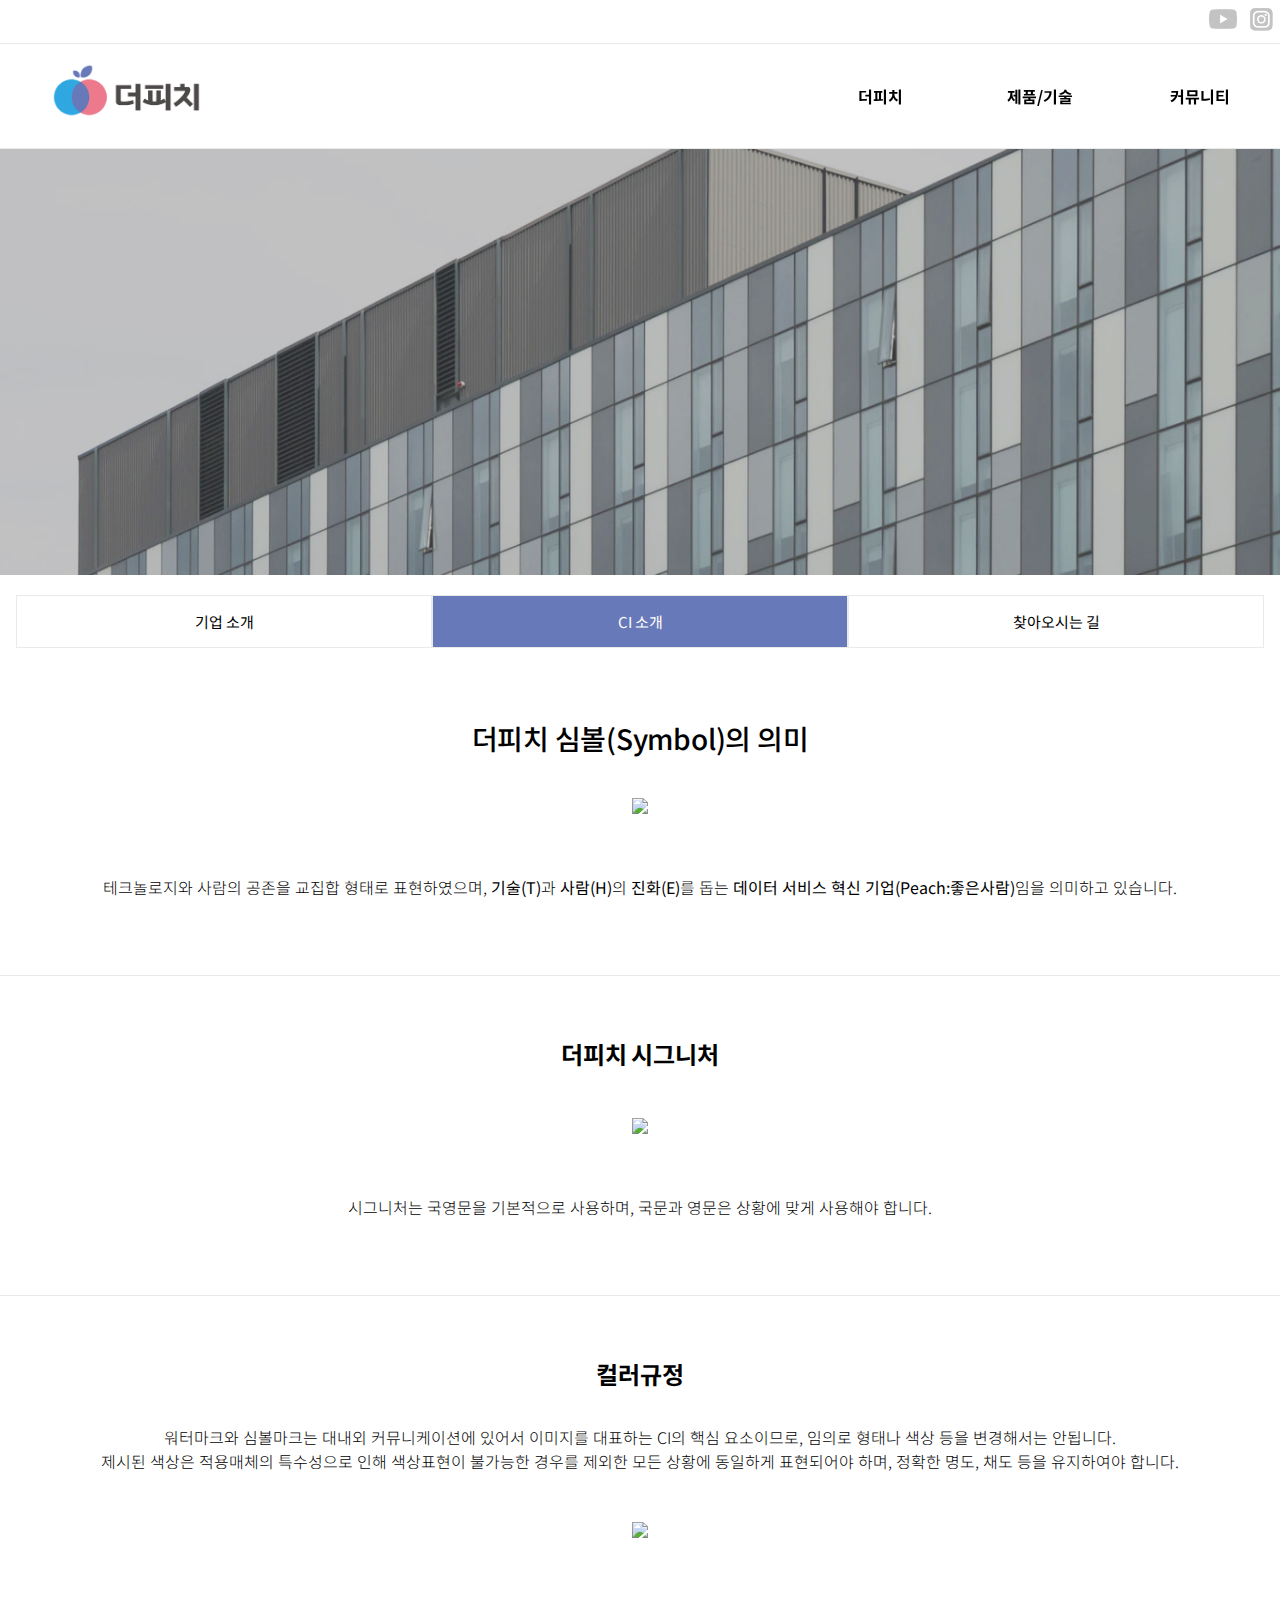
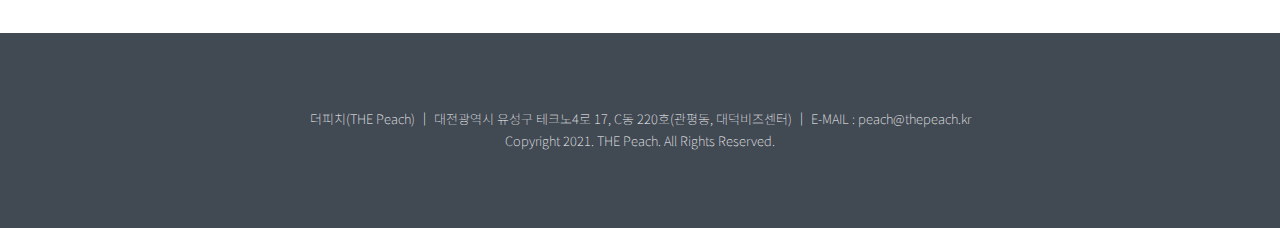
==== menu01/CI.html @ 43a699ce "Add files via upload" ====
<!DOCTYPE html>
<html>
<head>
  <meta charset="utf-8">
  <title>더피치 : CI 소개</title>
  <link rel="shortcut icon" href="../img/favicon.png" />
  <link rel="stylesheet" href="style.css">
  <link rel="preconnect" href="https://fonts.gstatic.com">
  <link href="https://fonts.googleapis.com/css2?family=Noto+Sans+KR:wght@100;300;400;500;700;900&display=swap" rel="stylesheet">
  <script src="script.js"></script>
</head>

  <body>
    <header>
      <!--상단 SNS 아이콘 메뉴-->
      <div class="topbar">
        <div class="icon">
          <a href="#"> <img src="../img/instagram.png" width="28px" alt="인스타그램" 인스타그램>
          <a href="#"> <img src="../img/youtube.png" width="28px" alt="유튜브" 유튜브>
        </div>
      </div>

      <!--상단 메뉴-->
      <div class="navbar">
        <div id="logo">
          <a href="../index.html">
            <img src="../img/logo.png" width="150px" alt="더피치" title>
          </a>
        </div>
        <div class="dropdown">
          <button class="dropbtn"><b>커뮤니티</b>
            <i class="fa fa-caret-down"></i>
          </button>
          <div class="dropdown-content">
            <a href="../menu03/edu.html">교육 프로그램</a>
            <a href="#">고객 지원</a>
          </div>
        </div>
        <div class="dropdown">
          <button class="dropbtn"><b>제품/기술</b>
            <i class="fa fa-caret-down"></i>
          </button>
          <div class="dropdown-content">
            <a href="#">제품</a>
            <a href="#">솔루션</a>
            <a href="#">서비스</a>
          </div>
        </div>
        <div class="dropdown">
          <button class="dropbtn"><b>더피치</b>
            <i class="fa fa-caret-down"></i>
          </button>
          <div class="dropdown-content">
            <a href="int.html">기업 소개</a>
            <a href="CI.html">CI 소개</a>
            <a href="wayto.html">찾아오시는 길</a>
          </div>
        </div>
      </div>
    </header>

    <!-- 상단 이미지 -->
    <div class="upperimg">
      <img src="img/upper.png" alt="상단이미지" 상단이미지>
    </div>

    <!-- 탭 메뉴 -->
    <div class="tab-cont">
      <ul class="tabs">
        <!-- 리스트 간격 공백제거 -->
        <li class="tab-link">
          <a href="int.html">기업 소개</a>
        </li><li class="tab-link current">
          <a href="CI.html">CI 소개</a>
        </li><li class="tab-link">
          <a href="wayto.html">찾아오시는 길</a>
        </li>
      </ul>
    </div>

    <!-- CI 소개 -->
    <div class="ci_wrap">
    	<span class="ci_title">더피치 심볼(Symbol)의 의미</span>
    	<div class="ci_cont">
        <div class="symbol">
          <img src="img/ci_symbol.png" style="width:1000px;"><br style="clear:both;">
          <p class="symbol_text">
    				<span>테크놀로지와 사람의 공존을 교집합 형태로 표현하였으며,
    				<b>기술(T)</b>과 <b>사람(H)</b>의 <b>진화(E)</b>를 돕는
      		  <b>데이터 서비스 혁신 기업(Peach:좋은사람)</b>임을 의미하고 있습니다.</span>
      		</p>
        </div>
      	<div class="signature">
      		<h3 class="signature_title">더피치 시그니처</h3>
      		<div class="signature_cont">
      			<img src="img/ci_logo.png" style="width:1000px;"><br style="clear:both;">
          </div>
          <p class="signature_text">
            <span>시그니처는 국영문을 기본적으로 사용하며, 국문과 영문은 상황에 맞게 사용해야 합니다.</span>
          </p>
      	</div>
      	<div class="color">
      		<h3 class="color_title">컬러규정</h3>
      		<p class="color_text">
      			워터마크와 심볼마크는 대내외 커뮤니케이션에 있어서 이미지를 대표하는 CI의 핵심 요소이므로, 임의로 형태나 색상 등을 변경해서는 안됩니다.<br>
      			제시된 색상은 적용매체의 특수성으로 인해 색상표현이 불가능한 경우를 제외한 모든 상황에 동일하게 표현되어야 하며, 정확한 명도, 채도 등을 유지하여야 합니다.
      		</p>
          <div class="color_cont">
            <img src="img/ci_color.png" style="width:1000px;"><br style="clear:both;">
          </div>
        </div>
      </div>
    </div>


    <!-- footer -->
    <div class="footer">
      더피치(THE Peach) ｜ 대전광역시 유성구 테크노4로 17, C동 220호(관평동, 대덕비즈센터) ｜ E-MAIL : peach@thepeach.kr<br>
      Copyright 2021. THE Peach. All Rights Reserved.
    </div>
  </body>
</html>
---- menu01/style.css ----
body, div {
  margin: 0px;
  padding: 0px;
  box-sizing: border-box;
  font-family: 'Noto Sans KR', sans-serif;
}

/* 상하단 고정 */
header {
  background-color: rgba(256,256,256,0.8);
  position: fixed;
  top: 0;
  left: 0;
  right: 0;
  z-index: 2000;
  border-bottom: 1px solid #eaeaea;
}

/* 상단 SNS 메뉴 아이콘 */
.topbar {
  overflow: hidden;
  background-color: none;
  border-bottom: 1px solid #eaeaea;
}

.icon {
  margin: 0 auto;
  max-width: 1280px;
}

.topbar a {
  float: right;
  padding: 5px;
}

#logo a {
  padding: 20px 20px 20px 0px;
}

/* Navbar container */
.navbar {
  overflow: hidden;
  font-family: Arial;
  width: 100%;
  max-width: 1280px;
  margin: 0 auto;
}

/* Links inside the navbar */
.navbar a {
  float: left;
  font-size: 16px;
  color: white;
  text-align: center;
  padding: 14px 16px;
  text-decoration: none;
}

/* The dropdown container - 더피치, 제품기술, 커뮤니티 */
.dropdown {
  float: right;
  overflow: hidden;
}

/* Dropdown button */
.dropdown .dropbtn {
  font-size: 16px;
  border: none;
  outline: none;
  color: black;
  min-width: 160px;
  padding: 40px;
  background-color: inherit;
  font-family: inherit; /* Important for vertical align on mobile phones */
  margin: 0; /* Important for vertical align on mobile phones */
}

/* Add a red background color to navbar links on hover */
/* .navbar a:hover, .dropdown:hover .dropbtn {
  background-color: red;
} */

/* Dropdown content (hidden by default) */
.dropdown-content {
  display: none;
  position: relative;
  background-color: none;
  min-width: 160px;
  /* box-shadow: 0px 8px 16px 0px rgba(0,0,0,0.2); */
  z-index: 1;
  margin-bottom: 15px;
}

/* Links inside the dropdown */
.dropdown-content a {
  float: none;
  font-size: 15px;
  color: black;
  padding: auto;
  text-decoration: none;
  display: block;
  text-align: center;
  z-index: 1;
}

/* Add a grey background color to dropdown links on hover */
.dropdown-content a:hover {
  background-color: #6879ba;
  color: white;
}

/* Show the dropdown menu on hover */
.dropdown:hover .dropdown-content {
  display: block;
}

/* 메인 이미지 */
.upperimg img {
  display: block;
  margin: 0px auto;
  padding-top: 148px;
  width: 1800px;
}

.footer {
/* 컨텐츠 양 없을 때 하단 20*/
/*
  position: absolute;
  bottom: 0;
*/
  width: 100%;
  margin: 0 auto;
  background-color: #414953;
  padding-top: 75px;
  padding-bottom: 75px;
  color: white;
  font-weight: lighter;
  font-size: 13px;
  line-height: 1.75;
  text-align: center;
}

/* -------------------------------------------------------------------------- */
/* 탭 메뉴 */
.tab-cont {
  max-width: 1280px;
  margin: 0 auto;
  padding-top: 20px;
  padding-bottom: 20px;
}

.tab-cont a {
  text-decoration: none;
  color: black;
  font-size: 15px;
}

li a {
  display: block;
}

ul.tabs {
  margin: 0px;
  padding: 0px;
  list-style: none;
  text-align: center;
}

ul.tabs li {
  margin: auto 0;
  padding: 15px;
  display: inline-block;
  width: 30%;
  cursor: pointer;
  border: 1px solid #eaeaea;
  text-align: center;
}

ul.tabs li.current {
  background-color: #6879ba;
}

ul.tabs li.current a {
  color: white;
}


/* -------------------------------------------------------------------------- */
/* cont, sec01 */
.cont {
  width: 1280px;
  margin: 0 auto;
  padding-top: 120px;
  padding-bottom: 145px;
}

.cont01 h2 {
  font-size: 28px;
  font-weight: normal;
  margin-bottom: 10px;
}

/* -------------------------------------------------------------------------- */
/* CI */
.ci_wrap {
  width: 1280px;
  margin: 0 auto;
  padding-top: 50px;
  padding-bottom: 50px;
  text-align: center;
}

.ci_title {
  font-weight: 500;
  font-size: 28px;
  letter-spacing: -0.23px;
}

.symbol img {
/*
가운데정렬
  display: block;
  margin: 0px auto;
*/
  padding-top: 40px;
  padding-bottom: 40px;
}

.symbol, .signature {
  padding-bottom: 60px;
  border-bottom: 1px solid #eaeaea;
}

.signature_title, .color_title {
  margin-top: 60px;
  font-size: 24px;
  letter-spacing: -0.23px;
}

.signature_cont {
  padding-top: 20px;
  padding-bottom: 40px;
}

.color_text {
  padding-top: 10px;
  padding-bottom: 30px;
}

.ci_wrap p {
  font-weight: 300;
}

.color_cont {
  padding-bottom: 40px;
}
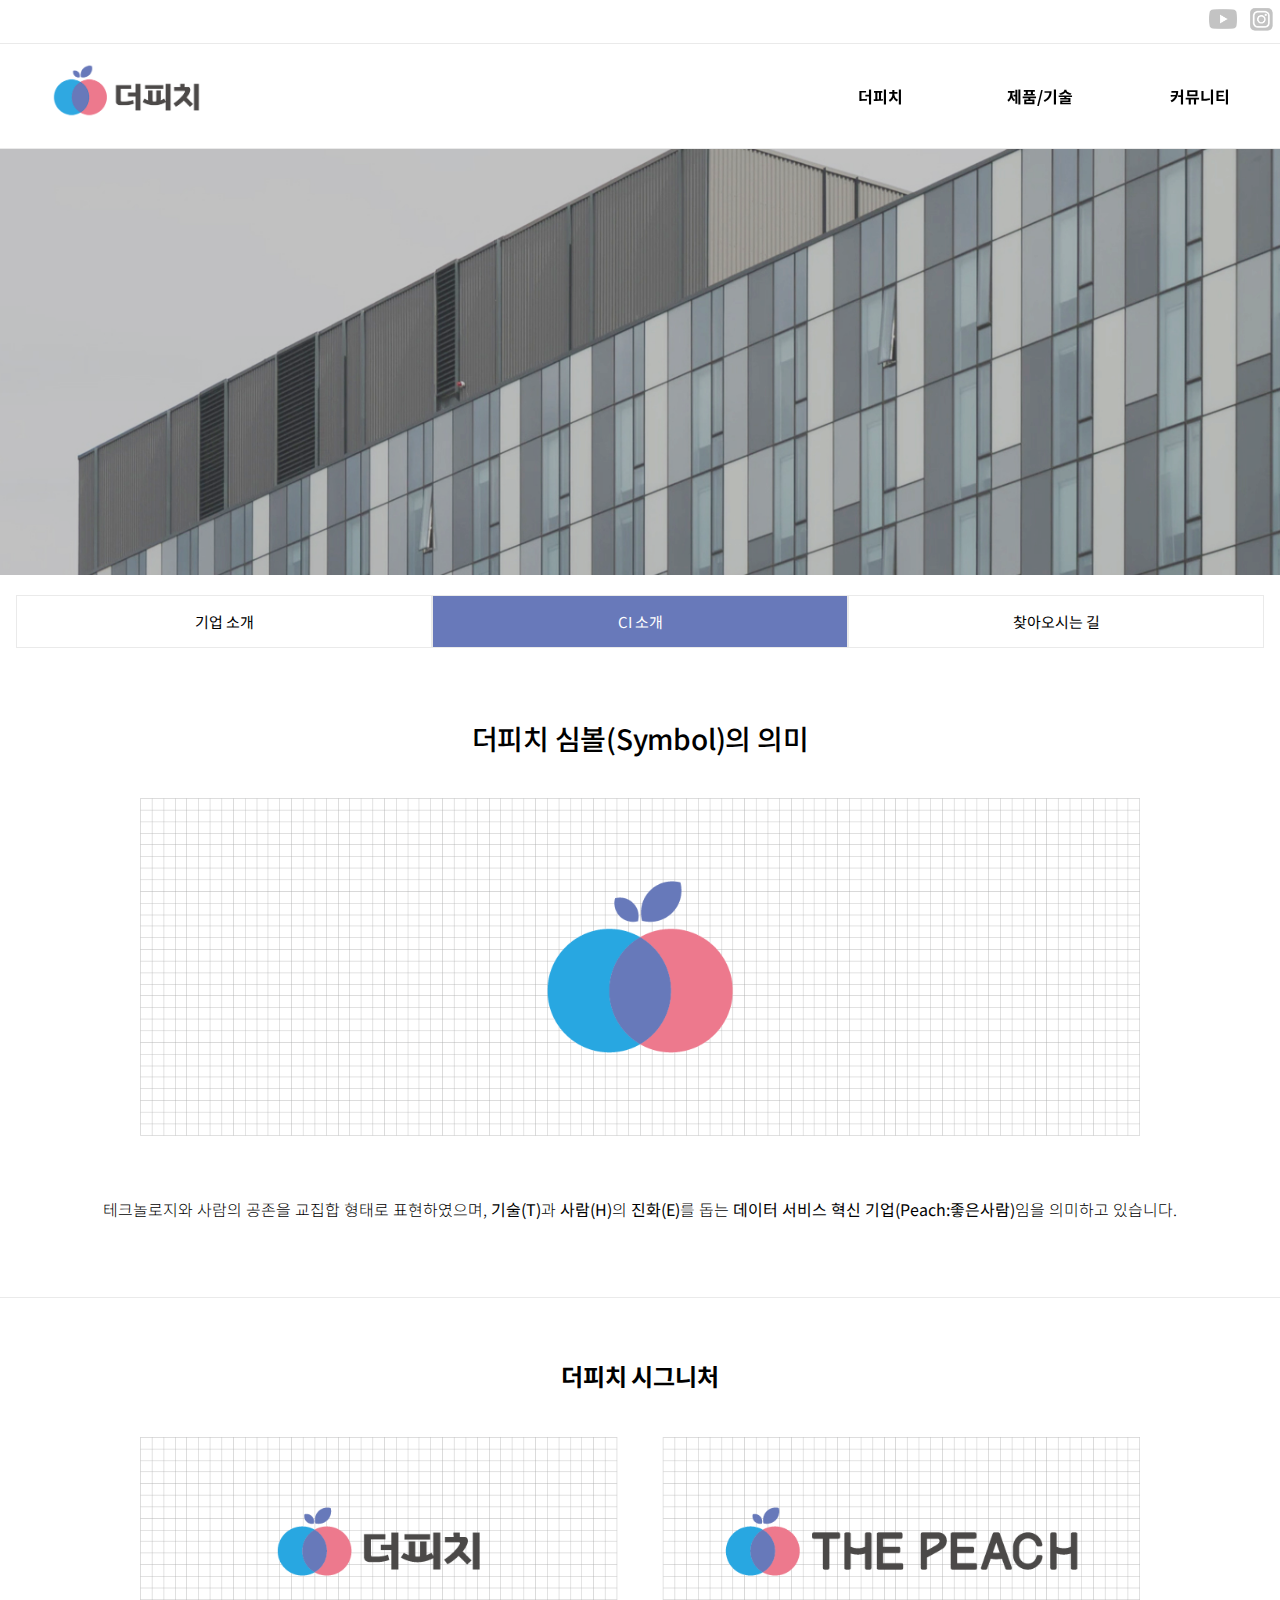
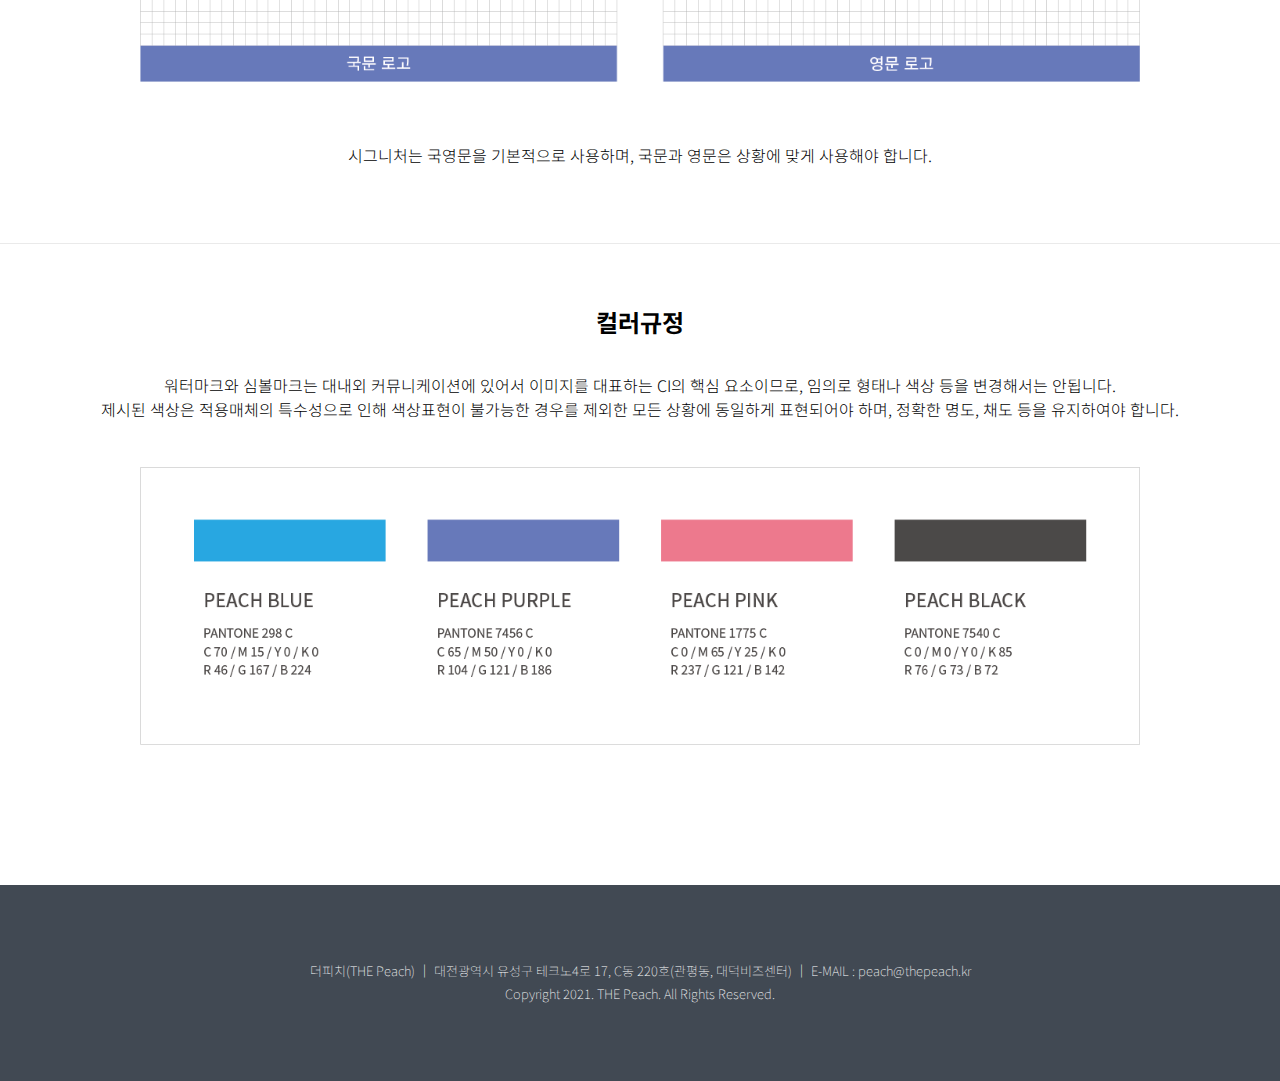
==== commit 741c66a2: "Add files via upload" ====
--- a/menu01/CI.html
+++ b/menu01/CI.html
@@ -1,22 +1,22 @@
 <!DOCTYPE html>
 <html>
-<head>
-  <meta charset="utf-8">
-  <title>더피치 : CI 소개</title>
-  <link rel="shortcut icon" href="../img/favicon.png" />
-  <link rel="stylesheet" href="style.css">
-  <link rel="preconnect" href="https://fonts.gstatic.com">
-  <link href="https://fonts.googleapis.com/css2?family=Noto+Sans+KR:wght@100;300;400;500;700;900&display=swap" rel="stylesheet">
-  <script src="script.js"></script>
-</head>
+  <head>
+    <meta charset="utf-8">
+    <title>더피치 : CI 소개</title>
+    <link rel="shortcut icon" href="../img/favicon.png" />
+    <link rel="stylesheet" href="style.css">
+    <link rel="preconnect" href="https://fonts.gstatic.com">
+    <link href="https://fonts.googleapis.com/css2?family=Noto+Sans+KR:wght@100;300;400;500;700;900&display=swap" rel="stylesheet">
+    <script src="script.js"></script>
+  </head>
 
   <body>
     <header>
       <!--상단 SNS 아이콘 메뉴-->
       <div class="topbar">
         <div class="icon">
-          <a href="#"> <img src="../img/instagram.png" width="28px" alt="인스타그램" 인스타그램>
-          <a href="#"> <img src="../img/youtube.png" width="28px" alt="유튜브" 유튜브>
+          <a href="https://www.instagram.com/thepeach_dron/" target="_blank"> <img src="../img/instagram.png" width="28px" alt="인스타그램" 인스타그램>
+          <a href="https://www.youtube.com/channel/UCNbgejsRpeca6cLcX0nMJKw" target="_blank"> <img src="../img/youtube.png" width="28px" alt="유튜브" 유튜브>
         </div>
       </div>
 
@@ -28,18 +28,14 @@
           </a>
         </div>
         <div class="dropdown">
-          <button class="dropbtn"><b>커뮤니티</b>
-            <i class="fa fa-caret-down"></i>
-          </button>
+          <button class="dropbtn"><b>커뮤니티</b></button>
           <div class="dropdown-content">
             <a href="../menu03/edu.html">교육 프로그램</a>
             <a href="#">고객 지원</a>
           </div>
         </div>
         <div class="dropdown">
-          <button class="dropbtn"><b>제품/기술</b>
-            <i class="fa fa-caret-down"></i>
-          </button>
+          <button class="dropbtn"><b>제품/기술</b></button>
           <div class="dropdown-content">
             <a href="#">제품</a>
             <a href="#">솔루션</a>
@@ -47,9 +43,7 @@
           </div>
         </div>
         <div class="dropdown">
-          <button class="dropbtn"><b>더피치</b>
-            <i class="fa fa-caret-down"></i>
-          </button>
+          <button class="dropbtn"><b>더피치</b></button>
           <div class="dropdown-content">
             <a href="int.html">기업 소개</a>
             <a href="CI.html">CI 소개</a>
--- a/menu01/style.css
+++ b/menu01/style.css
@@ -105,8 +105,8 @@
 
 /* Add a grey background color to dropdown links on hover */
 .dropdown-content a:hover {
-  background-color: #6879ba;
-  color: white;
+  color: #2EA7E0;
+  font-weight: 600;
 }
 
 /* Show the dropdown menu on hover */
@@ -190,8 +190,8 @@
 .cont {
   width: 1280px;
   margin: 0 auto;
-  padding-top: 120px;
-  padding-bottom: 145px;
+  padding-top: 50px;
+  padding-bottom: 95px;
 }
 
 .cont01 h2 {
@@ -201,21 +201,97 @@
 }
 
 /* -------------------------------------------------------------------------- */
-/* CI */
-.ci_wrap {
+/* CI, wayto, int */
+.ci_wrap, .wayto {
   width: 1280px;
   margin: 0 auto;
   padding-top: 50px;
+  padding-bottom: 95px;
+  text-align: center;
+}
+
+.int_wrap {
+  width: 1280px;
+  margin: 0 auto;
+  padding-top: 50px;
+  text-align: center;
+}
+
+.int_history {
+  width: 1280px;
+  margin: 0 auto;
+  padding-top: 80px;
+  text-align: center;
+}
+
+.int02, .int03 {
+  text-align: center;
+  width: 1280px;
+  margin: 0 auto;
   padding-bottom: 50px;
-  text-align: center;
-}
-
-.ci_title {
+}
+
+.int02_bg {
+    background-color: #fafafa;
+}
+
+.int03_bg {
+  background-color: #fafafa;
+}
+
+.ci_title, .map_title, .int_title, .int_title02 {
   font-weight: 500;
   font-size: 28px;
   letter-spacing: -0.23px;
 }
 
+.int_title {
+  font-family: 'Roboto Slab', serif;
+}
+
+/*미션, 비전*/
+.int_title02 {
+  font-family: 'Roboto Slab', serif;
+  margin-top: 60px;
+}
+
+.mission, .vision {
+  padding-top: 100px;
+  width: 50%;
+}
+
+.mission {
+  float: left;
+}
+
+.vision {
+  float: right;
+}
+
+/* 조직도 */
+
+.int03 {
+  padding-top: 100px;
+}
+
+.int03 img {
+  padding-top: 50px;
+}
+
+.org {
+  padding-top: 80px;
+}
+
+.int01 img {
+  padding-top: 55px;
+  padding-bottom: 40px;
+}
+
+.int02 img {
+  padding-top: 30px;
+  padding-bottom: 20px;
+}
+
 .symbol img {
 /*
 가운데정렬
@@ -229,6 +305,10 @@
 .symbol, .signature {
   padding-bottom: 60px;
   border-bottom: 1px solid #eaeaea;
+}
+
+.int01 {
+  padding-bottom: 60px;
 }
 
 .signature_title, .color_title {
@@ -247,10 +327,72 @@
   padding-bottom: 30px;
 }
 
-.ci_wrap p {
+.ci_wrap p, .int_cont p, .int02 p {
   font-weight: 300;
 }
 
+.int_cont p b, .int_history b {
+  color: #2EA7E0;
+}
+
 .color_cont {
   padding-bottom: 40px;
 }
+
+.map {
+  width: 1280px;
+  margin: 0 auto;
+}
+
+.mapcont {
+  padding-bottom: 40px;
+}
+
+.mapbox {
+  border: 1px solid #eaeaea;
+}
+
+.mapbox a {
+  text-decoration: none;
+  color: black;
+}
+
+/* -------------------------------------------------------------------------- */
+/* history */
+.history {
+  padding-top: 120px;
+}
+.history_list                                                   { position: relative; width: 100%; text-align: left; padding: 0px; display: inline-block; zoom: 1; *display: inline; z-index: 2; text-align: center; height: 500px;}
+.history_list .history_deco                                     { display: block; position: absolute; top: 380px; right: 200px; }
+/*.history_list::before                                         { position: absolute; left: 50%; top: 0px; content: ""; width: 30px; height: 30px; background: #73a943; border-radius: 99px; transform: translate(-50%,0); }*/
+
+.history_list > ul                                                  { display: inline-block; list-style: none; zoom: 1; *display: inline; min-width: 1280px; position: absolute; left: 50%; top: 95px; transform: translate(-50%,0); z-index: 4; }
+.history_list > ul > li                                             { float: left; width: calc(100%/4); transform: translateY(-96%); }
+.history_list > ul > li:nth-of-type(2n)                             { transform: translateY(0) }
+.history_list > ul > li:nth-of-type(2n) .list_box                   { padding: 130px 0 0; background-position: center top; }
+.history_list > ul > li:nth-of-type(2n) .list_box:nth-of-type(2n)   { padding: 0px; }
+.history_list > ul > li:nth-of-type(2n) .list_box ul                { padding: 0 0 50px; }
+.history_list > ul > li:nth-of-type(2n) .list_box::before           { position: absolute; top: 0; transform: translate(-50%,-5px); background: #96d3f0; }
+
+.history_list .list_box                                         { background: url(img/line_decoo.png) no-repeat center bottom; position: relative; width: auto; display: inline-block; zoom: 1; *display: inline; float: right; text-align: left; clear: both; padding: 0 0 50px; }
+.history_list .list_box::before                                 { position: absolute; left: 50%; bottom: 0; width: 30px; height: 30px; border-radius: 99px; background: #2ea7e0; content: ""; transform: translate(-50%,15px); z-index: 3; }
+.history_list .list_box .history_title                          { display: block; width: 100%; font-size: 56px; font-weight: bold; color: #222; }
+.history_list .list_box ul                                      { width: 100%; padding: 0 0 80px; }
+.history_list .list_box ul li                                   { display: inline-block; zoom: 1; *display: inline; width: 100%; font-size: 15px; line-height: 1.35; font-weight: 400; color: #222; padding: 3px 0; }
+.history_list .list_box ul li span                              { float: left; width: calc(100% - 100px); word-break: keep-all; }
+.history_list .list_box ul li .d_span                           { float: left; width: 100px; }
+.history_list .list_box ul li .history_date                     { color: #065595; display: inline-block; padding-right: 10px; padding-left: 0; }
+.history_list .list_box:nth-of-type(2n)                         { float: left; text-align: right; clear: both; padding: 0px 40px 68px; }
+.history_list .list_box:nth-of-type(2n)::before                 { left: auto; right: 0px; transform: translate(-50%,0); }
+.history_list .list_box:nth-of-type(2n) ul li span              { padding-right: 55px; padding-left: 0; }
+.history_list .list_box:nth-of-type(2n) ul li .history_date     { color: #065595; display: inline-block; padding-left: 10px; padding-right: 0; }
+.history_list .list_line                                        { position: absolute; width: 100%; height: 1px; background-color: #c7c7c6; z-index: 2; top: 120px; left: 0; }
+.history_list .list_line span                                   { background-image: url(img/line_arrow1.png); background-repeat: no-repeat; background-position: center right; display: block; width: 100%; min-height: 100px; /* border: 1px solid red; */ transform: translateY(-50%); }
+
+.cont-box {
+    padding: 38px 38px;
+}
+
+.cont-box1                      { max-width: 1280px; padding-bottom: 200px; margin: 0 auto; }
+.cont-box1 .box_title           { display: block; width: 100%; text-align: left; }
+.cont-box2                      { width: 100%; padding-bottom: 180px; }
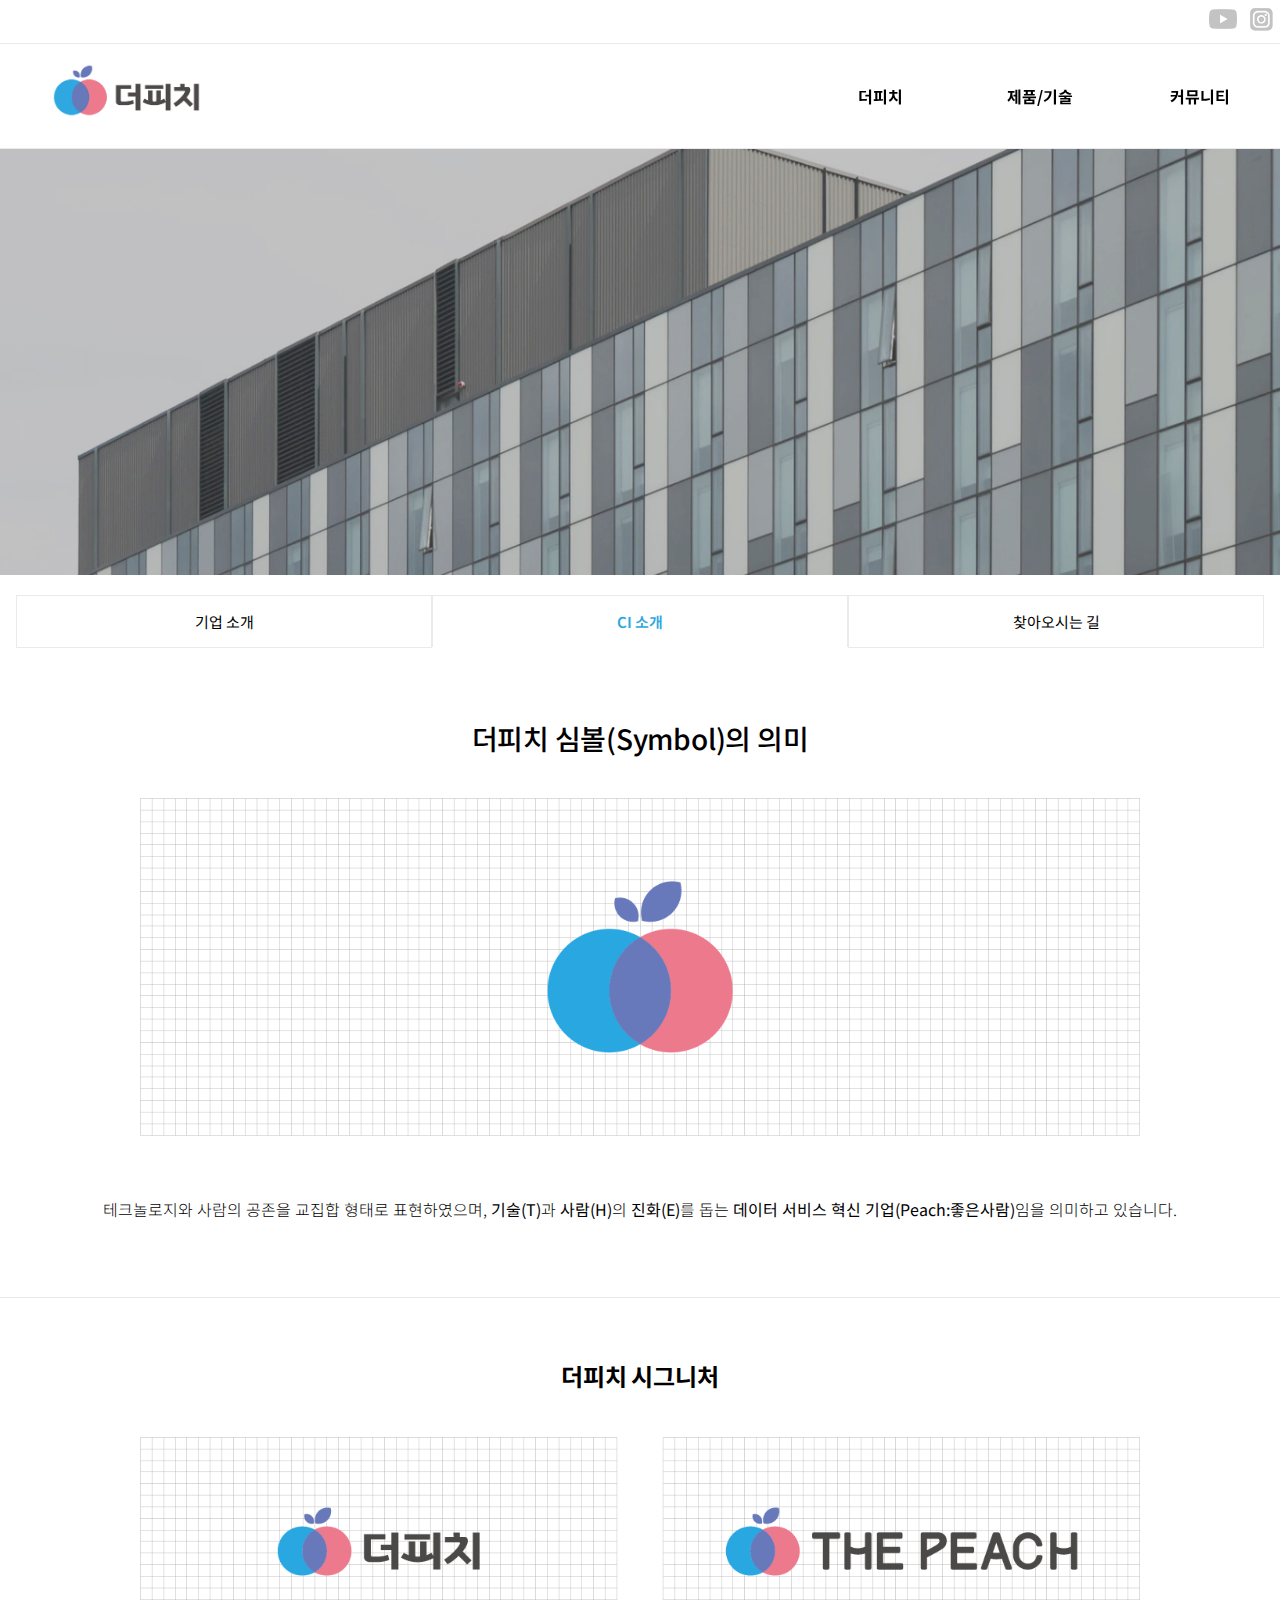
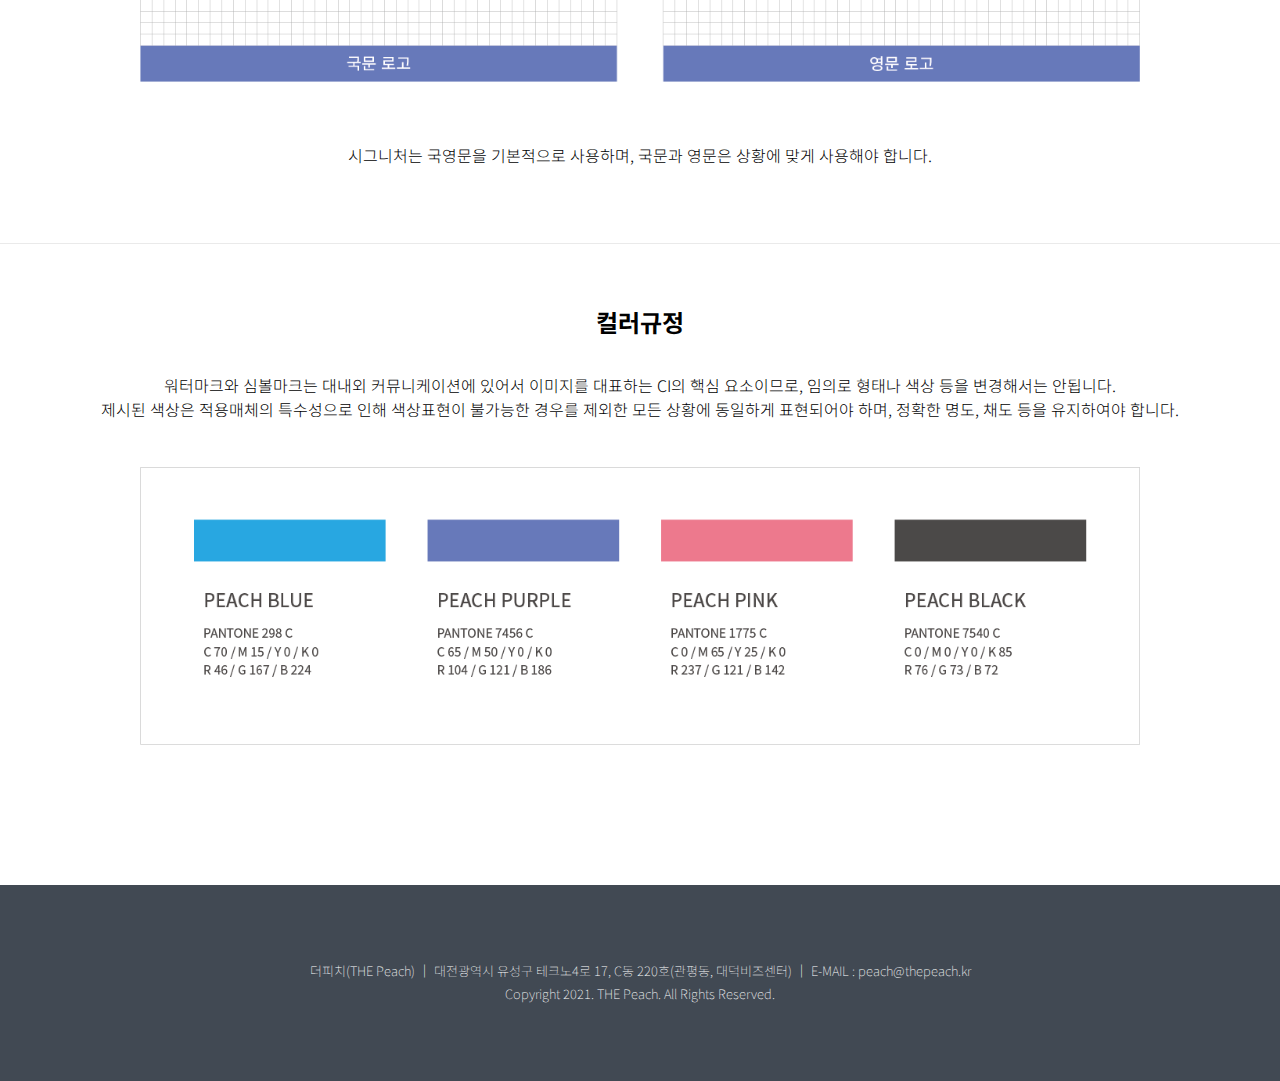
==== commit c71dfa83: "210506" ====
--- a/menu01/CI.html
+++ b/menu01/CI.html
@@ -5,8 +5,12 @@
     <title>더피치 : CI 소개</title>
     <link rel="shortcut icon" href="../img/favicon.png" />
     <link rel="stylesheet" href="style.css">
+    <!-- 구글 폰트 -->
     <link rel="preconnect" href="https://fonts.gstatic.com">
     <link href="https://fonts.googleapis.com/css2?family=Noto+Sans+KR:wght@100;300;400;500;700;900&display=swap" rel="stylesheet">
+    <link href="https://fonts.googleapis.com/css2?family=Roboto+Slab:wght@500&display=swap" rel="stylesheet">
+    <!-- 스크롤효과 -->
+    <link rel="stylesheet" href="https://unpkg.com/aos@next/dist/aos.css" />
     <script src="script.js"></script>
   </head>
 
--- a/menu01/style.css
+++ b/menu01/style.css
@@ -177,11 +177,12 @@
 }
 
 ul.tabs li.current {
-  background-color: #6879ba;
+  border-bottom: none;
 }
 
 ul.tabs li.current a {
-  color: white;
+  color: #2EA7E0;
+  font-weight: 600;
 }
 
 
@@ -228,7 +229,7 @@
   text-align: center;
   width: 1280px;
   margin: 0 auto;
-  padding-bottom: 50px;
+  padding-bottom: 80px;
 }
 
 .int02_bg {
@@ -272,10 +273,6 @@
 
 .int03 {
   padding-top: 100px;
-}
-
-.int03 img {
-  padding-top: 50px;
 }
 
 .org {
@@ -396,3 +393,122 @@
 .cont-box1                      { max-width: 1280px; padding-bottom: 200px; margin: 0 auto; }
 .cont-box1 .box_title           { display: block; width: 100%; text-align: left; }
 .cont-box2                      { width: 100%; padding-bottom: 180px; }
+
+/* -------------------------------------------------------------------------- */
+/* 조직도 */
+.tree {
+  display: inline-block;
+}
+/* 가운데 정렬 하기 위해 감싸는 int03에 text align center, tree에 inline-block */
+
+.tree ul {
+  padding-top: 25px;
+  padding-left: 0px;
+  position: relative;
+  transition: all 0.5s;
+  -webkit-transition: all 0.5s;
+  -moz-transition: all 0.5s;
+}
+
+.tree li {
+  float: left;
+  margin: 0 auto;
+  text-align: center;
+  list-style-type: none;
+  position: relative;
+  padding: 25px 5px 0 5px;
+  transition: all 0.5s;
+  -webkit-transition: all 0.5s;
+  -moz-transition: all 0.5s;
+}
+
+/* 커넥션 라인을 위해 before와 after사용 */
+.tree li::before, .tree li::after {
+  content: '';
+  position: absolute;
+  top: 0;
+  right: 50%;
+  border-top: 1px solid #ccc;
+  width: 50%;
+  height: 25px;
+}
+
+.tree li::after {
+  right: auto;
+  left: 50%;
+  border-left: 1px solid #ccc;
+}
+
+/* 좌우 커넥터 제거 */
+.tree li:only-child::after, .tree li:only-child::before {
+  display: none;
+}
+
+/* 맨 위 여백 제거 */
+.tree li:only-child {
+  padding-top: 0;
+}
+
+/* 첫번째 요소 왼쪽 라인, 마지막 요소의 오른쪽 라인 제거 */
+.tree li:first-child::before, .tree li:last-child::after {
+  border: 0 none;
+}
+
+/* 마지막 노드의 수직 커넥터 adding back */
+.tree li:last-child::before {
+  border-right: 1px solid #ccc;
+  border-radius: 0 5px 0 0;
+  -webkit-border-radius: 0 5px 0 0;
+  -moz-border-radius: 0 5px 0 0;
+}
+
+.tree li:first-child::after {
+  border-radius: 5px 0 0 0;
+  -webkit-border-radius: 5px 0 0 0;
+  -moz-border-radius: 5px 0 0 0;
+}
+
+/* Time to add downward connectors from parents */
+.tree ul ul::before {
+  content: '';
+  position: absolute;
+  top: 0;
+  left: 50%;
+  border-left: 1px solid #ccc;
+  width: 0;
+  height: 25px;
+}
+
+.tree li span {
+  border: 1px solid #ccc;
+  padding: 10px;
+  width: 120px;
+  text-decoration: none;
+  color: #666;
+  display: inline-block;
+  border-radius: 5px;
+  -webkit-border-radius: 5px;
+  -moz-border-radius: 5px;
+  transition: all 0.5s;
+  -webkit-transition: all 0.5s;
+  -moz-transition: all 0.5s;
+}
+
+.tree .ceo {
+  padding: auto 0;
+  font-size: 17px;
+  background-color: #2ea7e0;
+  color: white;
+}
+
+.tree .second {
+  font-size: 15px;
+  color: white;
+  background-color: #96d3f0;
+}
+
+.tree .third {
+  font-size: 15px;
+  background-color: white;
+  margin-bottom: 40px;
+}
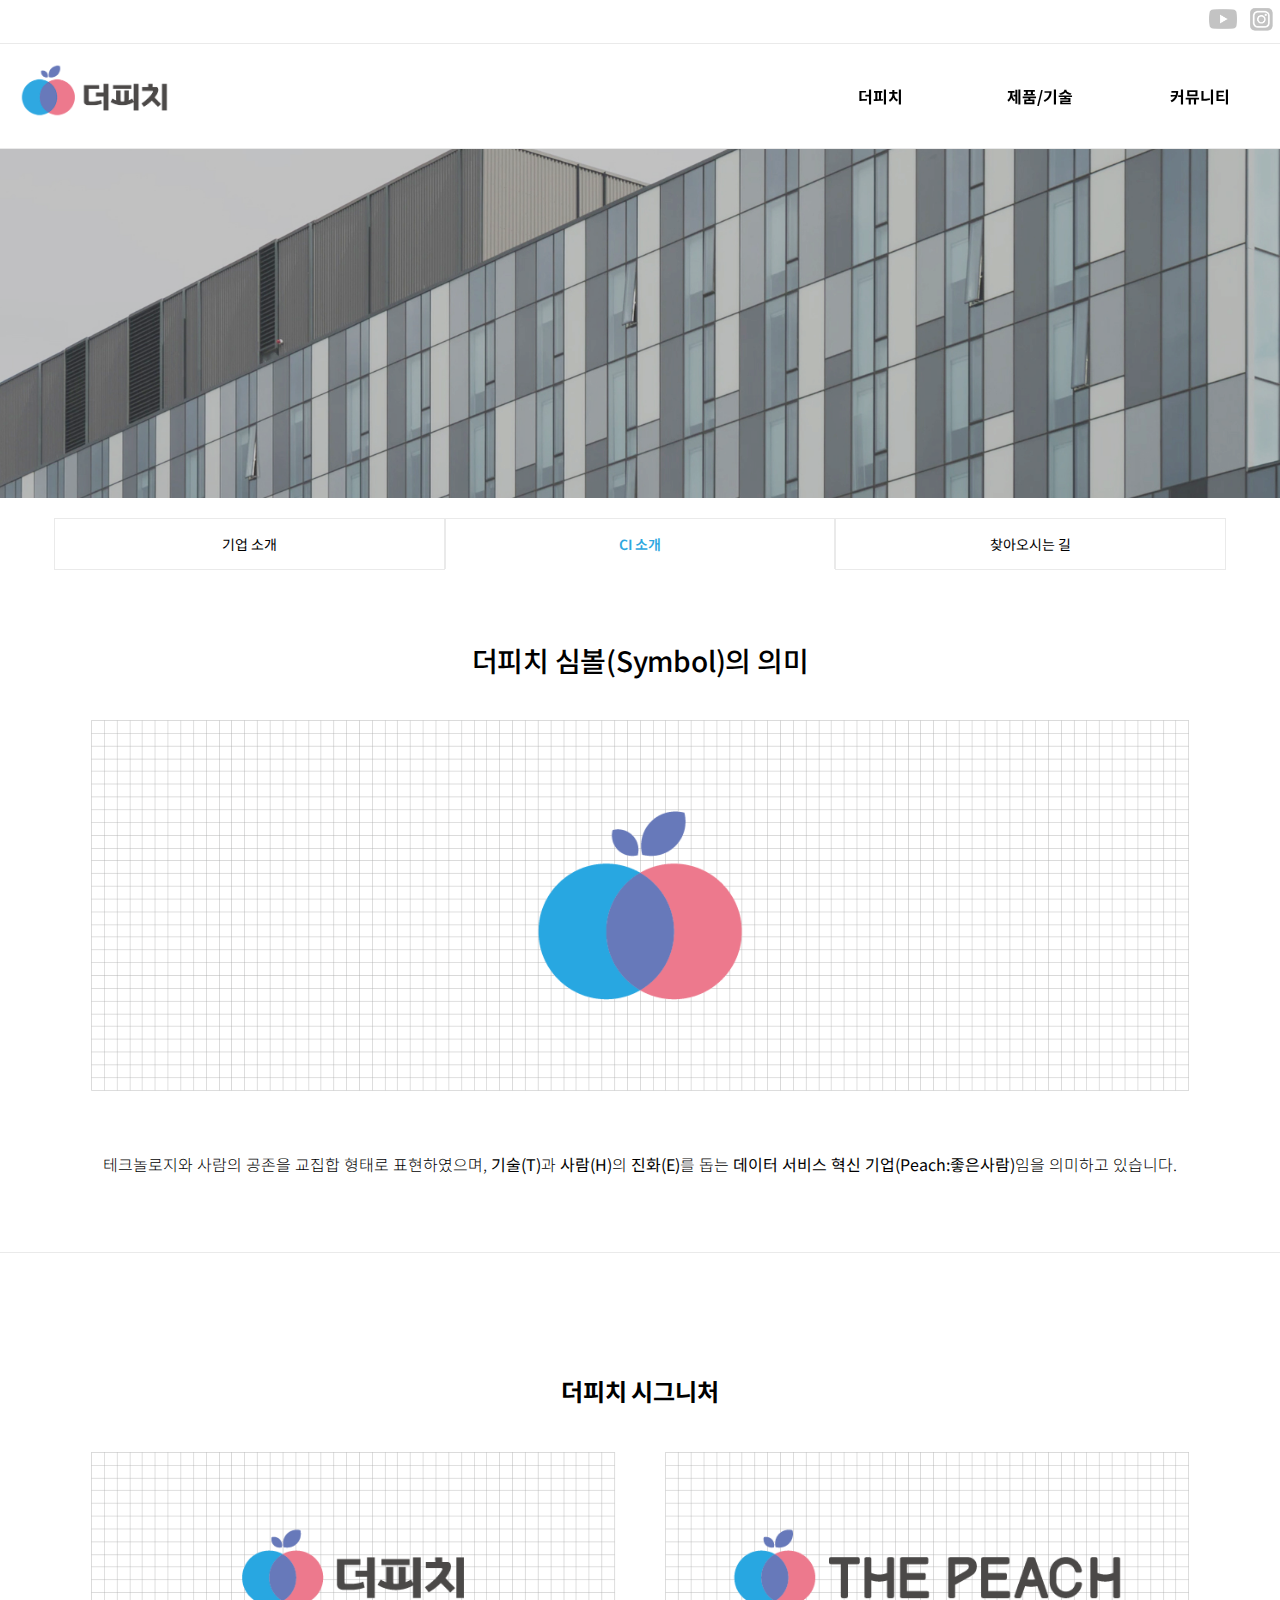
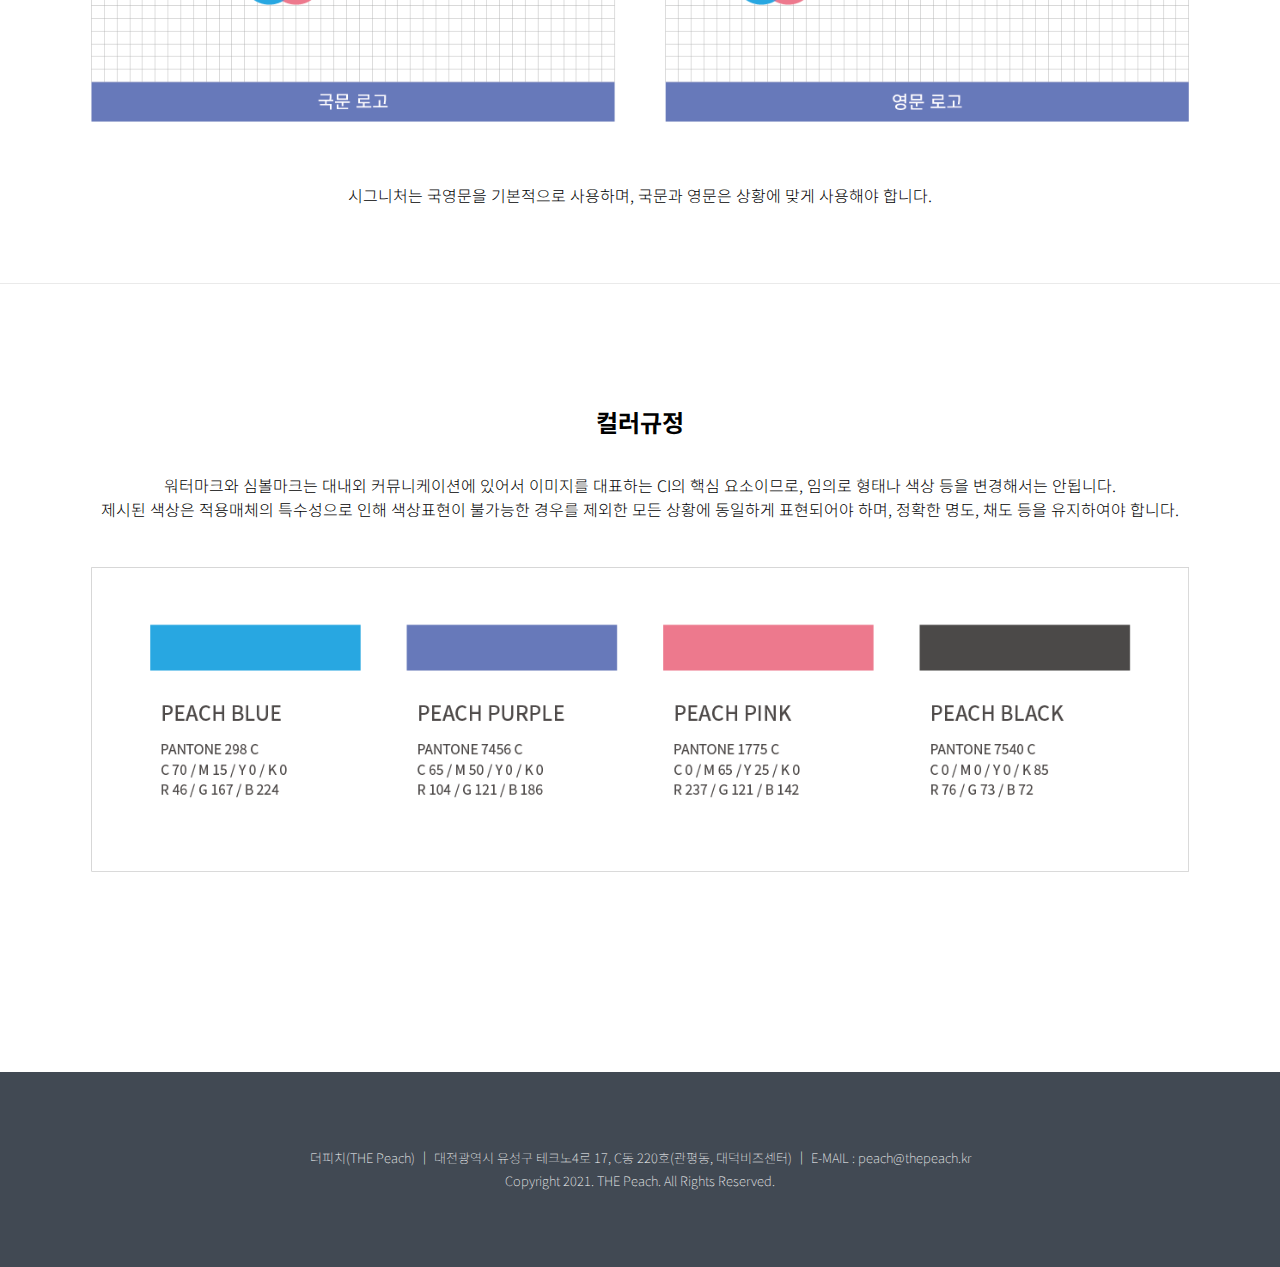
==== commit 03bf98a4: "210601" ====
--- a/menu01/CI.html
+++ b/menu01/CI.html
@@ -2,6 +2,7 @@
 <html>
   <head>
     <meta charset="utf-8">
+    <meta name="viewport" content="width=device-width, initial-scale=1">
     <title>더피치 : CI 소개</title>
     <link rel="shortcut icon" href="../img/favicon.png" />
     <link rel="stylesheet" href="style.css">
@@ -19,8 +20,8 @@
       <!--상단 SNS 아이콘 메뉴-->
       <div class="topbar">
         <div class="icon">
-          <a href="https://www.instagram.com/thepeach_dron/" target="_blank"> <img src="../img/instagram.png" width="28px" alt="인스타그램" 인스타그램>
-          <a href="https://www.youtube.com/channel/UCNbgejsRpeca6cLcX0nMJKw" target="_blank"> <img src="../img/youtube.png" width="28px" alt="유튜브" 유튜브>
+          <a href="https://www.instagram.com/thepeach_dron/" target="_blank"> <img src="../img/instagram.png" width="28px" alt="인스타그램" 인스타그램></a>
+          <a href="https://www.youtube.com/channel/UCNbgejsRpeca6cLcX0nMJKw" target="_blank"> <img src="../img/youtube.png" width="28px" alt="유튜브" 유튜브></a>
         </div>
       </div>
 
@@ -35,15 +36,16 @@
           <button class="dropbtn"><b>커뮤니티</b></button>
           <div class="dropdown-content">
             <a href="../menu03/edu.html">교육 프로그램</a>
-            <a href="#">고객 지원</a>
+            <a href="../menu03/download.html">자료실</a>
+            <a href="../menu03/customer.html">고객 지원</a>
           </div>
         </div>
         <div class="dropdown">
           <button class="dropbtn"><b>제품/기술</b></button>
           <div class="dropdown-content">
-            <a href="#">제품</a>
-            <a href="#">솔루션</a>
-            <a href="#">서비스</a>
+            <a href="../menu02/product.html">제품</a>
+            <a href="../menu02/solution.html">솔루션</a>
+            <a href="../menu02/service.html">서비스</a>
           </div>
         </div>
         <div class="dropdown">
@@ -59,7 +61,6 @@
 
     <!-- 상단 이미지 -->
     <div class="upperimg">
-      <img src="img/upper.png" alt="상단이미지" 상단이미지>
     </div>
 
     <!-- 탭 메뉴 -->
--- a/menu01/style.css
+++ b/menu01/style.css
@@ -34,7 +34,7 @@
 }
 
 #logo a {
-  padding: 20px 20px 20px 0px;
+  padding: 20px;
 }
 
 /* Navbar container */
@@ -54,6 +54,11 @@
   text-align: center;
   padding: 14px 16px;
   text-decoration: none;
+}
+
+.burger {
+  display: none;
+  cursor: pointer;
 }
 
 /* The dropdown container - 더피치, 제품기술, 커뮤니티 */
@@ -115,11 +120,16 @@
 }
 
 /* 메인 이미지 */
-.upperimg img {
+.upperimg {
   display: block;
   margin: 0px auto;
-  padding-top: 148px;
+  margin-top: 148px;
   width: 1800px;
+  min-height: 350px;
+  background-image: url("img/upper.png");
+  background-repeat: no-repeat;
+  background-size: cover;
+  background-position: center;
 }
 
 .footer {
@@ -221,7 +231,7 @@
 .int_history {
   width: 1280px;
   margin: 0 auto;
-  padding-top: 80px;
+  padding-top: 100px;
   text-align: center;
 }
 
@@ -233,7 +243,7 @@
 }
 
 .int02_bg {
-    background-color: #fafafa;
+  background-color: #fafafa;
 }
 
 .int03_bg {
@@ -248,6 +258,10 @@
 
 .int_title {
   font-family: 'Roboto Slab', serif;
+}
+
+.int_text {
+  font-size: 16px;
 }
 
 /*미션, 비전*/
@@ -509,6 +523,68 @@
 
 .tree .third {
   font-size: 15px;
+  padding: 15px auto;
   background-color: white;
   margin-bottom: 40px;
 }
+
+
+/*----------------------------------------------------------------------------*/
+/*반응형웹-스마트폰*/
+@media (min-width : 320px) and (max-width : 820px) {
+  .navbar { width: 100%; float: left; text-align: center; }
+  .navbar a { float: none; }
+  .topbar { display: none; }
+  .topbar a { display: none; }
+  #logo { padding: 20px auto; }
+  #logo img { width: 120px; margin: 20px auto; }
+  .dropdown { width: 33%;}
+  .dropdown .dropbtn { font-size: 14px; min-width: 107px; padding: 20px; }
+  .dropdown-content { min-width: 107px; }
+  .footer { padding: 75px 30px; }
+  .upperimg { width: 100%; min-height: 150px !important; }
+  .int_wrap, .int02, .int_history, .int03 { width: 100%; padding: 60px 30px; }
+  .ci_wrap, .ci_cont { width: 100%; }
+  .symbol, .signature, .color { width: 100%; padding: 60px 30px; }
+  .int01 img { width: 90% !important; }
+  .ci_cont img { width: 100% !important; }
+  .cont { width: 100%; padding: 60px 30px; }
+  .mission, .vision { padding-top: 30px; }
+  .history { padding-top: 0; }
+  .history_list { padding: 20px; }
+  .history_list .list_line { top: 46px; left: 19px; width: 1px; height: 90%; }
+  .history_list > ul { width: 100%; min-width: auto; position: relative; top: 0; left: 0; transform: translate(0); }
+  .history_list > ul > li { float: none; width: 100%; transform: translateY(0); padding: 0; }
+  .history_list > ul > li:nth-of-type(2n) .list_box { padding: 0 0 40px 30px; }
+  .history_list > ul > li:nth-of-type(2n) .list_box::before { transform: translate(-15px,0);}
+  .history_list > ul > li:nth-of-type(2n) .list_box ul { padding: 0; }
+  .history_list .list_box { background: none; width: 100%; padding: 0 0 40px 30px; }
+  .history_list .list_box::before { left: 0; top: 0; transform: translate(-15px, 0);}
+  .history_list ul { padding: 0; }
+  .history_list .list_box ul { padding: 0; }
+  .cont-box1 { padding: 20px 20px 40px; }
+  .history_list .list_line span { background-image: url(img/line_arrow2.png); background-position: center bottom; width: 50px; min-height: 100%; transform: translateX(-50%); }
+  .cont-box2_t { font-size: 22px; line-height: 32px; }
+  .tabs { width: 100%; }
+  .tabs li { width: 26% !important; padding: 15px 10px !important; }
+  .tab-cont a { font-size: 14px; }
+  .wayto { width: 100%; padding: 60px 30px; }
+}
+
+/*반응형웹-태블릿*/
+@media (min-width : 821px) and (max-width : 1280px) {
+  .navbar { width: 100%; }
+  .topbar .icon { width: 100%; }
+  .upperimg { width: 100%; height: 350px; }
+  .int_wrap, .int02, .int_history, .int03 { width: 100%; padding: 120px 60px; }
+  .int01 img { width: 90% !important; }
+  .history_list > ul { width: 100%; min-width: auto; padding: 0 20px; }
+  .ci_cont img { width: 90% !important; }
+  .ci_wrap, .ci_cont { width: 100%; }
+  .signature, .color { width: 100%; padding: 60px 30px; }
+  .symbol { width: 100%; padding: 0 30px; padding-bottom: 60px; }
+  .tabs { width: 100%; }
+  .tabs li { width: 28% !important; }
+  .tab-cont a { font-size: 14px; }
+  .wayto { width: 100%; padding: 120px 60px; }
+}
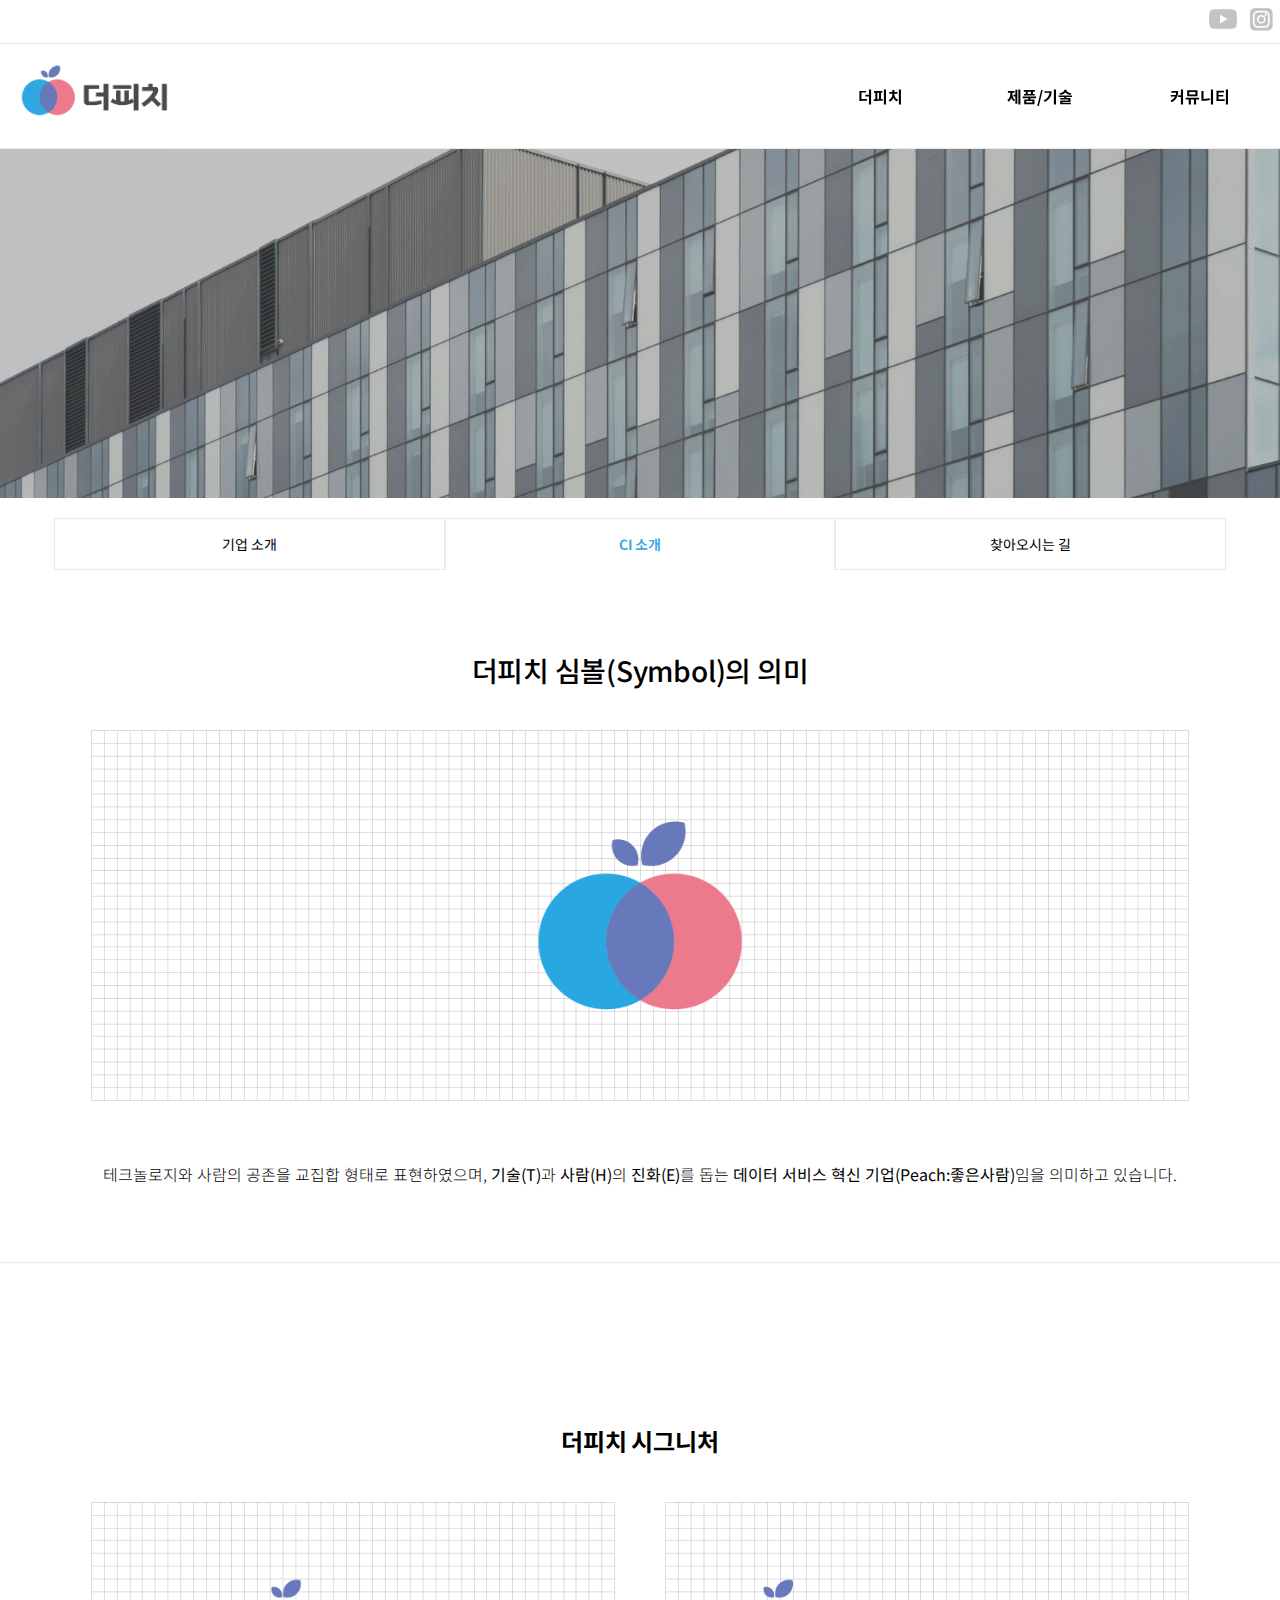
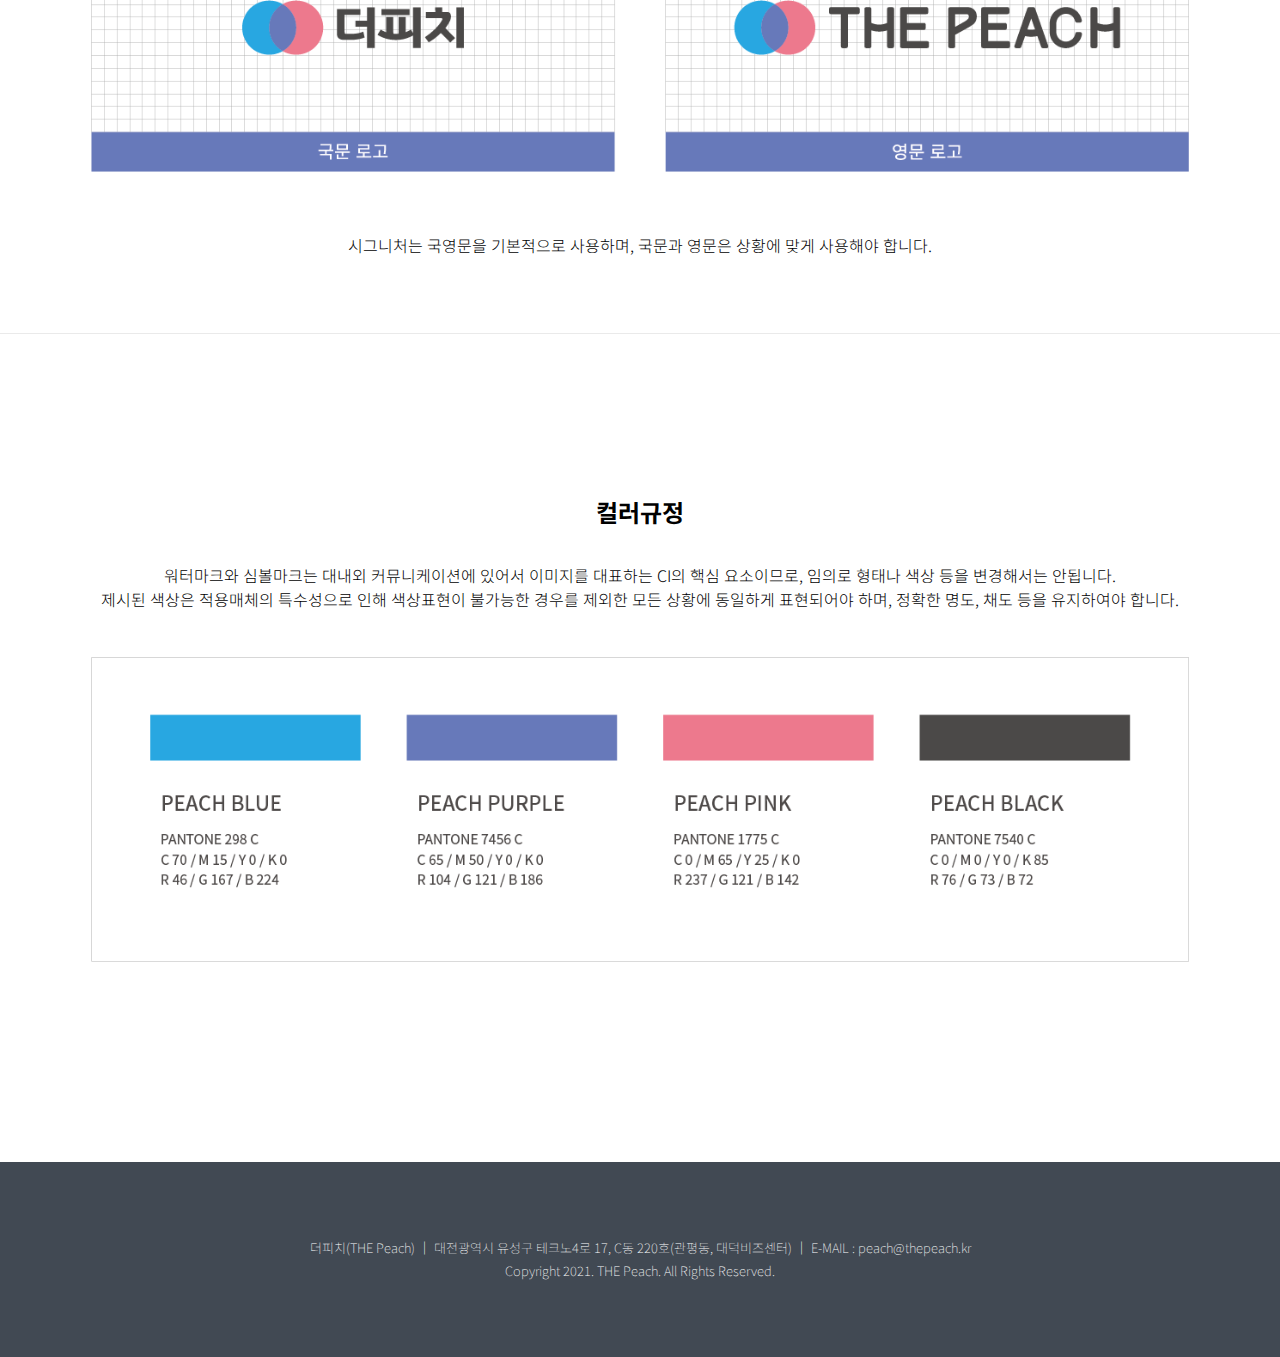
==== commit 0a5e5643: "210603" ====
--- a/menu01/CI.html
+++ b/menu01/CI.html
@@ -1,6 +1,6 @@
 <!DOCTYPE html>
 <html>
-  <head>
+  <head lang="ko">
     <meta charset="utf-8">
     <meta name="viewport" content="width=device-width, initial-scale=1">
     <title>더피치 : CI 소개</title>
@@ -60,8 +60,7 @@
     </header>
 
     <!-- 상단 이미지 -->
-    <div class="upperimg">
-    </div>
+    <div class="upperimg"></div>
 
     <!-- 탭 메뉴 -->
     <div class="tab-cont">
--- a/menu01/style.css
+++ b/menu01/style.css
@@ -201,7 +201,7 @@
 .cont {
   width: 1280px;
   margin: 0 auto;
-  padding-top: 50px;
+  padding-top: 60px;
   padding-bottom: 95px;
 }
 
@@ -216,7 +216,7 @@
 .ci_wrap, .wayto {
   width: 1280px;
   margin: 0 auto;
-  padding-top: 50px;
+  padding-top: 60px;
   padding-bottom: 95px;
   text-align: center;
 }
@@ -224,7 +224,7 @@
 .int_wrap {
   width: 1280px;
   margin: 0 auto;
-  padding-top: 50px;
+  padding-top: 60px;
   text-align: center;
 }
 
@@ -314,16 +314,16 @@
 }
 
 .symbol, .signature {
-  padding-bottom: 60px;
+  padding-bottom: 100px;
   border-bottom: 1px solid #eaeaea;
 }
 
 .int01 {
-  padding-bottom: 60px;
+  padding-bottom: 100px;
 }
 
 .signature_title, .color_title {
-  margin-top: 60px;
+  margin-top: 100px;
   font-size: 24px;
   letter-spacing: -0.23px;
 }
@@ -543,12 +543,12 @@
   .dropdown-content { min-width: 107px; }
   .footer { padding: 75px 30px; }
   .upperimg { width: 100%; min-height: 150px !important; }
-  .int_wrap, .int02, .int_history, .int03 { width: 100%; padding: 60px 30px; }
+  .int_wrap, .int02, .int_history, .int03 { width: 100%; padding: 40px 15px; }
   .ci_wrap, .ci_cont { width: 100%; }
-  .symbol, .signature, .color { width: 100%; padding: 60px 30px; }
+  .symbol, .signature, .color { width: 100%; padding: 40px 15px; }
   .int01 img { width: 90% !important; }
   .ci_cont img { width: 100% !important; }
-  .cont { width: 100%; padding: 60px 30px; }
+  .cont { width: 100%; padding: 40px 15px; }
   .mission, .vision { padding-top: 30px; }
   .history { padding-top: 0; }
   .history_list { padding: 20px; }
@@ -568,7 +568,7 @@
   .tabs { width: 100%; }
   .tabs li { width: 26% !important; padding: 15px 10px !important; }
   .tab-cont a { font-size: 14px; }
-  .wayto { width: 100%; padding: 60px 30px; }
+  .wayto { width: 100%; padding: 40px 15px; }
 }
 
 /*반응형웹-태블릿*/
@@ -576,15 +576,16 @@
   .navbar { width: 100%; }
   .topbar .icon { width: 100%; }
   .upperimg { width: 100%; height: 350px; }
-  .int_wrap, .int02, .int_history, .int03 { width: 100%; padding: 120px 60px; }
+  .int_wrap, .int02, .int_history, .int03 { width: 100%; padding: 60px 30px; }
   .int01 img { width: 90% !important; }
   .history_list > ul { width: 100%; min-width: auto; padding: 0 20px; }
   .ci_cont img { width: 90% !important; }
+  .mission, .vision { padding-top: 60px; }
   .ci_wrap, .ci_cont { width: 100%; }
   .signature, .color { width: 100%; padding: 60px 30px; }
   .symbol { width: 100%; padding: 0 30px; padding-bottom: 60px; }
   .tabs { width: 100%; }
   .tabs li { width: 28% !important; }
   .tab-cont a { font-size: 14px; }
-  .wayto { width: 100%; padding: 120px 60px; }
-}
+  .wayto { width: 100%; padding: 60px 30px; }
+}
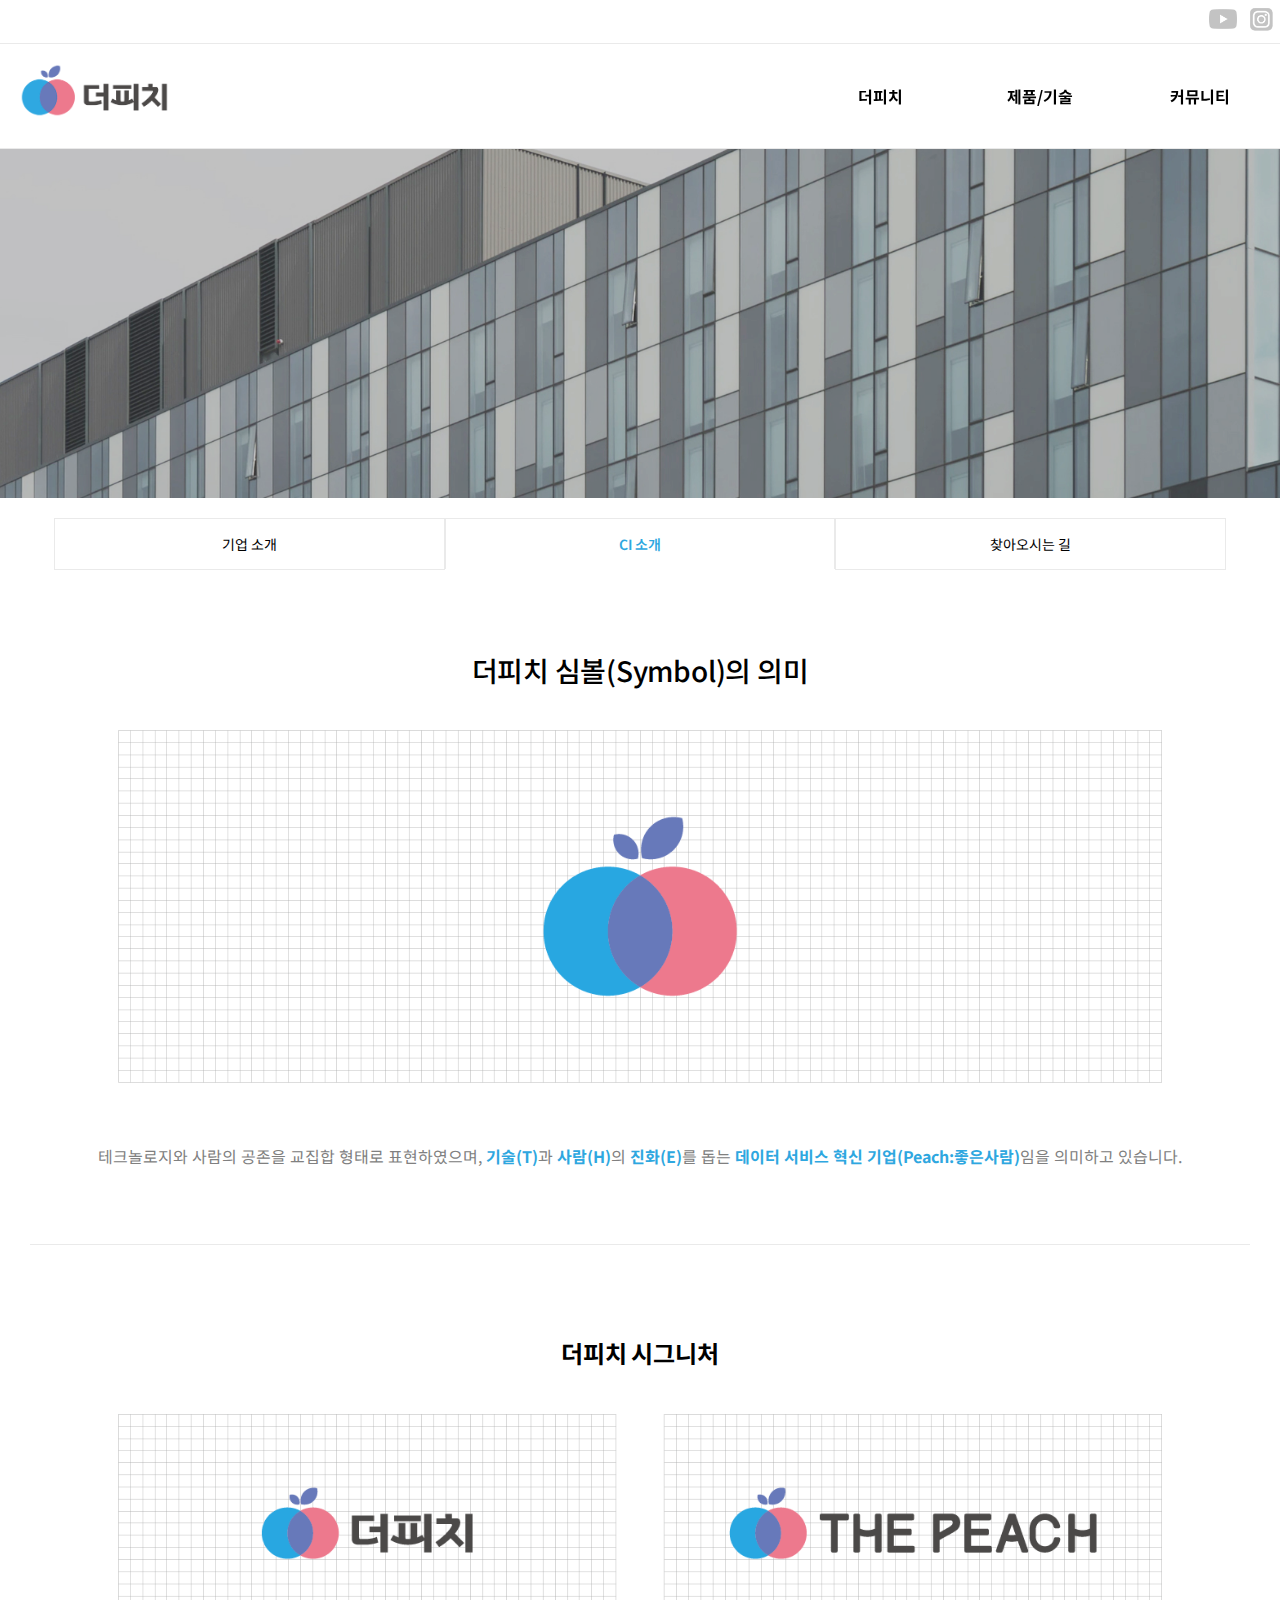
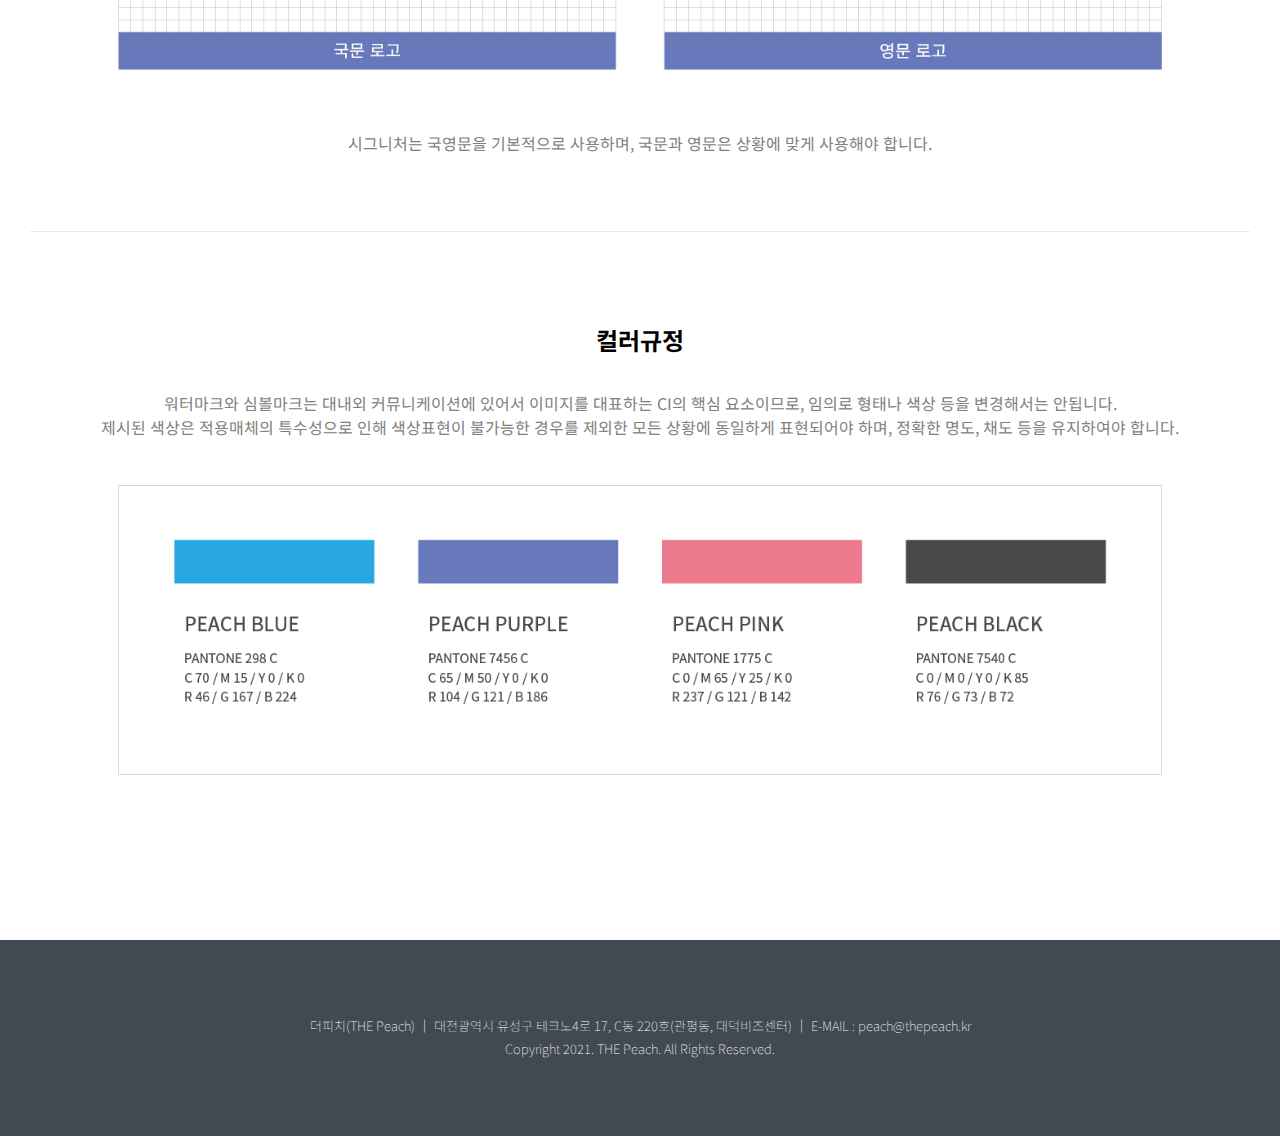
==== commit 00c998fb: "210607" ====
--- a/menu01/CI.html
+++ b/menu01/CI.html
@@ -20,8 +20,8 @@
       <!--상단 SNS 아이콘 메뉴-->
       <div class="topbar">
         <div class="icon">
-          <a href="https://www.instagram.com/thepeach_dron/" target="_blank"> <img src="../img/instagram.png" width="28px" alt="인스타그램" 인스타그램></a>
-          <a href="https://www.youtube.com/channel/UCNbgejsRpeca6cLcX0nMJKw" target="_blank"> <img src="../img/youtube.png" width="28px" alt="유튜브" 유튜브></a>
+          <a href="https://www.instagram.com/thepeach_dron/" target="_blank"> <img src="../img/instagram.png" width="28px" alt="인스타그램"></a>
+          <a href="https://www.youtube.com/channel/UCNbgejsRpeca6cLcX0nMJKw" target="_blank"> <img src="../img/youtube.png" width="28px" alt="유튜브"></a>
         </div>
       </div>
 
@@ -29,7 +29,7 @@
       <div class="navbar">
         <div id="logo">
           <a href="../index.html">
-            <img src="../img/logo.png" width="150px" alt="더피치" title>
+            <img src="../img/logo.png" width="150px" alt="더피치">
           </a>
         </div>
         <div class="dropdown">
@@ -81,7 +81,7 @@
     	<span class="ci_title">더피치 심볼(Symbol)의 의미</span>
     	<div class="ci_cont">
         <div class="symbol">
-          <img src="img/ci_symbol.png" style="width:1000px;"><br style="clear:both;">
+          <img src="img/ci_symbol.png" style="width:1000px;" alt="CI"><br style="clear:both;">
           <p class="symbol_text">
     				<span>테크놀로지와 사람의 공존을 교집합 형태로 표현하였으며,
     				<b>기술(T)</b>과 <b>사람(H)</b>의 <b>진화(E)</b>를 돕는
@@ -91,7 +91,7 @@
       	<div class="signature">
       		<h3 class="signature_title">더피치 시그니처</h3>
       		<div class="signature_cont">
-      			<img src="img/ci_logo.png" style="width:1000px;"><br style="clear:both;">
+      			<img src="img/ci_logo.png" style="width:1000px;" alt="로고"><br style="clear:both;">
           </div>
           <p class="signature_text">
             <span>시그니처는 국영문을 기본적으로 사용하며, 국문과 영문은 상황에 맞게 사용해야 합니다.</span>
@@ -104,7 +104,7 @@
       			제시된 색상은 적용매체의 특수성으로 인해 색상표현이 불가능한 경우를 제외한 모든 상황에 동일하게 표현되어야 하며, 정확한 명도, 채도 등을 유지하여야 합니다.
       		</p>
           <div class="color_cont">
-            <img src="img/ci_color.png" style="width:1000px;"><br style="clear:both;">
+            <img src="img/ci_color.png" style="width:1000px;" alt="색상규정"><br style="clear:both;">
           </div>
         </div>
       </div>
--- a/menu01/style.css
+++ b/menu01/style.css
@@ -110,8 +110,7 @@
 
 /* Add a grey background color to dropdown links on hover */
 .dropdown-content a:hover {
-  color: #2EA7E0;
-  font-weight: 600;
+  color: gray;
 }
 
 /* Show the dropdown menu on hover */
@@ -339,7 +338,9 @@
 }
 
 .ci_wrap p, .int_cont p, .int02 p {
-  font-weight: 300;
+  font-weight: normal;
+  color: #808080;
+  font-size: 16px;
 }
 
 .int_cont p b, .int_history b {
@@ -410,6 +411,10 @@
 
 /* -------------------------------------------------------------------------- */
 /* 조직도 */
+.org_img {
+  display: none;
+}
+
 .tree {
   display: inline-block;
 }
@@ -528,6 +533,7 @@
   margin-bottom: 40px;
 }
 
+.ci_cont b { color: #2EA7E0; }
 
 /*----------------------------------------------------------------------------*/
 /*반응형웹-스마트폰*/
@@ -543,16 +549,17 @@
   .dropdown-content { min-width: 107px; }
   .footer { padding: 75px 30px; }
   .upperimg { width: 100%; min-height: 150px !important; }
-  .int_wrap, .int02, .int_history, .int03 { width: 100%; padding: 40px 15px; }
+  .int_wrap, .int02, .int_history, .int03, .ci_wrap { width: 100%; padding: 40px 15px; }
   .ci_wrap, .ci_cont { width: 100%; }
-  .symbol, .signature, .color { width: 100%; padding: 40px 15px; }
-  .int01 img { width: 90% !important; }
+  .symbol { padding-bottom: 50px; }
+  .symbol img, .signature_cont { padding-bottom: 20px; }
+  .int01 img { width: 85% !important; }
   .ci_cont img { width: 100% !important; }
   .cont { width: 100%; padding: 40px 15px; }
   .mission, .vision { padding-top: 30px; }
   .history { padding-top: 0; }
   .history_list { padding: 20px; }
-  .history_list .list_line { top: 46px; left: 19px; width: 1px; height: 90%; }
+  .history_list .list_line { top: 46px; left: 19px; width: 1px; height: 95%; }
   .history_list > ul { width: 100%; min-width: auto; position: relative; top: 0; left: 0; transform: translate(0); }
   .history_list > ul > li { float: none; width: 100%; transform: translateY(0); padding: 0; }
   .history_list > ul > li:nth-of-type(2n) .list_box { padding: 0 0 40px 30px; }
@@ -569,6 +576,14 @@
   .tabs li { width: 26% !important; padding: 15px 10px !important; }
   .tab-cont a { font-size: 14px; }
   .wayto { width: 100%; padding: 40px 15px; }
+  .int_title, .int_title02, .ci_title, .map_title { font-size: 24px; }
+  .int01 { padding-bottom: 10px; }
+  .tree { display: none; }
+  .org_img { display: block; }
+  .org_img img { padding-top: 20px; }
+  .signature_title, .color_title { margin-top: 60px; }
+  .signature { padding-bottom: 60px; }
+  .int_text, .ci_cont p { text-align: justify; }
 }
 
 /*반응형웹-태블릿*/
@@ -576,8 +591,8 @@
   .navbar { width: 100%; }
   .topbar .icon { width: 100%; }
   .upperimg { width: 100%; height: 350px; }
-  .int_wrap, .int02, .int_history, .int03 { width: 100%; padding: 60px 30px; }
-  .int01 img { width: 90% !important; }
+  .int_wrap, .int02, .int_history, .int03, .ci_wrap { width: 100%; padding: 60px 30px; }
+  .int01 img { width: 70% !important; }
   .history_list > ul { width: 100%; min-width: auto; padding: 0 20px; }
   .ci_cont img { width: 90% !important; }
   .mission, .vision { padding-top: 60px; }
@@ -588,4 +603,8 @@
   .tabs li { width: 28% !important; }
   .tab-cont a { font-size: 14px; }
   .wayto { width: 100%; padding: 60px 30px; }
-}
+  .tree { display: none; }
+  .org_img { display: block; }
+  .org_img img { width: 80% !important; padding-top: 35px; }
+  .signature_title, .color_title { margin-top: 30px; }
+}
